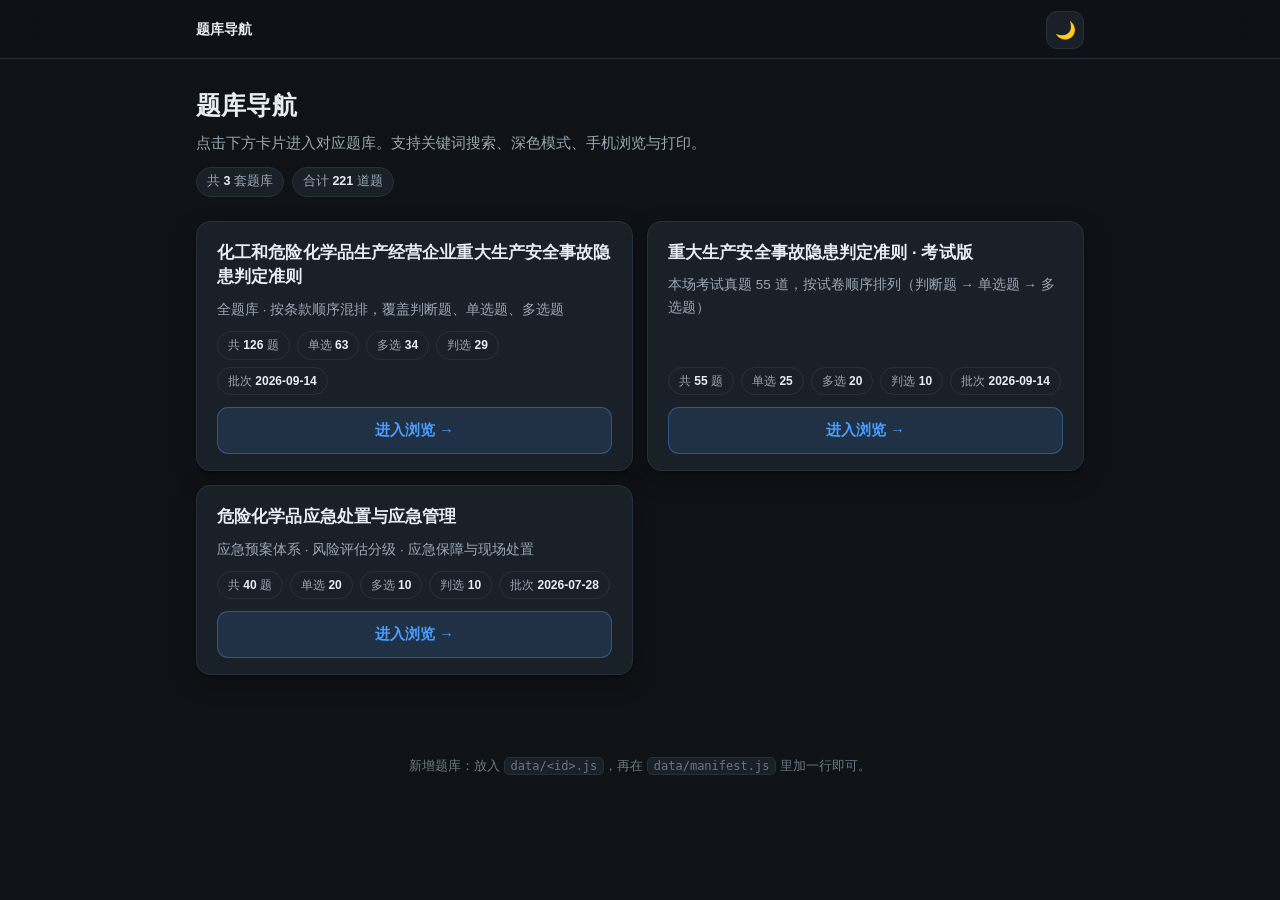
==== index.html @ 26ff9f2c "init: 题库导航站点（导航页 + 通用查看器 + 3 套题库 + 构建脚本）" ====
<!DOCTYPE html>
<html lang="zh-CN" data-theme="dark">
<head>
<meta charset="utf-8">
<meta name="viewport" content="width=device-width, initial-scale=1, viewport-fit=cover">
<meta name="description" content="题库导航：化工和危险化学品重大生产安全事故隐患判定、应急处置等题库在线复习">
<title>题库导航</title>
<link rel="stylesheet" href="assets/style.css">
</head>
<body>

<header>
  <div class="bar">
    <span style="flex:1 1 auto; font-size:14px; color:var(--text-dim)">
      <b style="color:var(--text)">题库导航</b>
    </span>
    <button class="theme-btn" id="theme" type="button" title="切换深色 / 浅色">🌙</button>
  </div>
</header>

<div class="hero">
  <h1>题库导航</h1>
  <p>点击下方卡片进入对应题库。支持关键词搜索、深色模式、手机浏览与打印。</p>
  <div class="meta" id="meta"></div>
</div>

<div class="grid" id="grid"></div>

<footer id="foot"></footer>

<script src="data/manifest.js"></script>
<script>
(function () {
  "use strict";
  const LS_THEME = "qb.theme";
  const $ = (id) => document.getElementById(id);
  const esc = (s) => String(s == null ? "" : s).replace(/[&<>"']/g, (c) => ({
    "&": "&amp;", "<": "&lt;", ">": "&gt;", '"': "&quot;", "'": "&#39;",
  }[c]));
  const KEY = (i) => String.fromCharCode(65 + i);

  /* 主题 */
  function setTheme(t, save) {
    document.documentElement.dataset.theme = t;
    $("theme").textContent = t === "dark" ? "🌙" : "☀️";
    if (save) { try { localStorage.setItem(LS_THEME, t); } catch (e) {} }
  }
  (function () {
    let t = null;
    try { t = localStorage.getItem(LS_THEME); } catch (e) {}
    if (t !== "light" && t !== "dark") t = "dark";
    setTheme(t, false);
  })();
  $("theme").onclick = () =>
    setTheme(document.documentElement.dataset.theme === "dark" ? "light" : "dark", true);

  /* 渲染题库卡片 */
  const PAPERS = window.PAPERS || [];
  const nf = (n) => (n || 0);
  const fmtDate = (s) => (s && /^\d{8}$/.test(s))
    ? s.slice(0, 4) + "-" + s.slice(4, 6) + "-" + s.slice(6, 8) : "";

  $("grid").innerHTML = PAPERS.map((p) => {
    const chips = [`<span class="chip">共 <b>${nf(p.total)}</b> 题</span>`];
    [["1", "单"], ["2", "多"], ["3", "判"]].forEach(([t, label]) => {
      const n = (p.byType && p.byType[t]) || 0;
      if (n) chips.push(`<span class="chip">${label}选 <b>${n}</b></span>`);
    });
    if (p.judge) chips.splice(1, 0, "");
    const date = fmtDate(p.batch);
    return `<section class="paper">
      <h3>${esc(p.title)}</h3>
      ${p.sub ? `<p class="desc">${esc(p.sub)}</p>` : ""}
      <div class="tags">${chips.filter(Boolean).join("")}${date ? `<span class="chip">批次 <b>${date}</b></span>` : ""}</div>
      <a class="go" href="viewer.html?p=${encodeURIComponent(p.id)}">进入浏览 →</a>
    </section>`;
  }).join("") || `<div class="empty"><span>📚</span>还没有题库，请先在 data/manifest.js 中添加。</div>`;

  const totalQ = PAPERS.reduce((s, p) => s + nf(p.total), 0);
  $("meta").innerHTML =
    `<span class="chip">共 <b>${PAPERS.length}</b> 套题库</span>` +
    `<span class="chip">合计 <b>${totalQ}</b> 道题</span>`;

  $("foot").innerHTML =
    `新增题库：放入 <code>data/&lt;id&gt;.js</code>，再在 <code>data/manifest.js</code> 里加一行即可。`;
})();
</script>
</body>
</html>
---- assets/style.css ----
/* ==========================================================================
   题库站点 · 共用样式
   深色为默认主题，右上角可切换浅色（记忆在 localStorage）
   ========================================================================== */
:root{
  --bg:#0f1216; --bg2:#161b21; --card:#1a2027; --card-hover:#1f262f;
  --text:#e6edf3; --text-dim:#9aa7b4; --text-mute:#6b7885;
  --line:#28313b; --accent:#4a9eff; --accent-soft:rgba(74,158,255,.14);
  --ok:#2ec27e; --ok-soft:rgba(46,194,126,.15); --ok-line:rgba(46,194,126,.5);
  --shadow:0 1px 2px rgba(0,0,0,.4), 0 8px 24px rgba(0,0,0,.22);
  --radius:14px;
}
html[data-theme="light"]{
  --bg:#f4f6f9; --bg2:#ffffff; --card:#ffffff; --card-hover:#f8fafc;
  --text:#1a2027; --text-dim:#5b6672; --text-mute:#8b95a1;
  --line:#e3e8ee; --accent:#1a73e8; --accent-soft:rgba(26,115,232,.10);
  --ok:#0f9d58; --ok-soft:rgba(15,157,88,.12); --ok-line:rgba(15,157,88,.45);
  --shadow:0 1px 2px rgba(16,24,40,.06), 0 8px 24px rgba(16,24,40,.06);
}
*{box-sizing:border-box; -webkit-tap-highlight-color:transparent}
html,body{margin:0;padding:0}
body{
  background:var(--bg); color:var(--text);
  font-family:-apple-system,BlinkMacSystemFont,"PingFang SC","Hiragino Sans GB","Microsoft YaHei","Segoe UI",Roboto,"Helvetica Neue",Arial,sans-serif;
  font-size:16px; line-height:1.7; -webkit-font-smoothing:antialiased;
  transition:background .2s ease,color .2s ease;
}
a{color:var(--accent); text-decoration:none}
.wrap{max-width:920px; margin:0 auto; padding:0 16px}

/* ============================ 顶栏 ============================ */
header{
  position:sticky; top:0; z-index:50;
  background:color-mix(in srgb, var(--bg) 84%, transparent);
  backdrop-filter:saturate(180%) blur(14px);
  -webkit-backdrop-filter:saturate(180%) blur(14px);
  border-bottom:1px solid var(--line);
}
.bar{max-width:920px; margin:0 auto; padding:11px 16px 9px; display:flex; align-items:center; gap:10px}
.back{
  flex:0 0 auto; height:38px; padding:0 12px; border-radius:11px;
  display:inline-flex; align-items:center; gap:5px;
  background:var(--card); color:var(--text-dim); border:1px solid var(--line);
  font-size:13.5px; font-weight:600; white-space:nowrap; transition:.15s;
}
.back:hover{color:var(--accent); border-color:var(--accent); background:var(--card-hover)}
.back:active{transform:scale(.96)}
.theme-btn{
  flex:0 0 auto; width:38px; height:38px; border-radius:11px; cursor:pointer;
  background:var(--card); color:var(--text-dim); border:1px solid var(--line);
  font-size:17px; line-height:1; display:grid; place-items:center; transition:.15s;
}
.theme-btn:hover{color:var(--text); border-color:var(--accent); background:var(--card-hover)}
.theme-btn:active{transform:scale(.94)}

.titlebar{max-width:920px; margin:0 auto; padding:0 16px 11px}
.brand{margin:0; font-size:15.5px; font-weight:700; line-height:1.45; letter-spacing:.2px}
.brand small{display:block; font-size:12.5px; font-weight:400; color:var(--text-mute); letter-spacing:0; margin-top:3px}
.stats{display:flex; gap:7px; flex-wrap:wrap; margin-top:8px; font-size:12.5px; color:var(--text-dim)}
.chip{padding:3px 10px; border-radius:99px; background:var(--card); border:1px solid var(--line); white-space:nowrap}
.chip b{color:var(--text); font-variant-numeric:tabular-nums}
.chip.hit{border-color:var(--accent); color:var(--accent)}
.chip.hit b{color:var(--accent)}

/* ============================ 搜索框 ============================ */
.searchwrap{position:relative; flex:1 1 auto; min-width:0}
.searchwrap input{
  width:100%; padding:10px 36px; border-radius:11px;
  background:var(--card); border:1px solid var(--line); color:var(--text);
  font-size:14.5px; font-family:inherit; outline:none; transition:.15s;
}
.searchwrap input::placeholder{color:var(--text-mute)}
.searchwrap input:focus{border-color:var(--accent); box-shadow:0 0 0 3px var(--accent-soft); background:var(--bg2)}
.searchwrap .ico{position:absolute; left:12px; top:50%; transform:translateY(-50%); color:var(--text-mute); font-size:14px; pointer-events:none}
.searchwrap .clear{
  position:absolute; right:8px; top:50%; transform:translateY(-50%);
  width:22px; height:22px; border-radius:50%; border:0; cursor:pointer;
  background:var(--line); color:var(--text-dim); font-size:13px; line-height:1;
  display:none; place-items:center;
}
.searchwrap .clear.show{display:grid}

/* ============================ 题目卡片 ============================ */
main{max-width:920px; margin:0 auto; padding:14px 16px 96px}
.card{
  background:var(--card); border:1px solid var(--line); border-radius:var(--radius);
  padding:18px 20px; margin-bottom:14px; box-shadow:var(--shadow);
  transition:border-color .2s ease; scroll-margin-top:150px;
}
@media (hover:hover){ .card:hover{border-color:color-mix(in srgb,var(--accent) 40%, var(--line))} }
.card-head{display:flex; align-items:center; gap:9px; margin-bottom:11px; flex-wrap:wrap}
.idx{
  font-size:17px; font-weight:800; line-height:1; letter-spacing:-.2px;
  color:var(--accent); background:var(--accent-soft);
  border-radius:8px; padding:6px 10px 7px; flex:0 0 auto;
  font-variant-numeric:tabular-nums;
}
.idx::before{content:"#"; font-size:12px; font-weight:700; opacity:.6; margin-right:1px}
.tag{font-size:11px; font-weight:600; padding:3px 9px; border-radius:99px; flex:0 0 auto; letter-spacing:.3px}
.tag.t1{color:#4a9eff; background:rgba(74,158,255,.14)}
.tag.t2{color:#c78bff; background:rgba(199,139,255,.14)}
.tag.t3{color:#f0a83c; background:rgba(240,168,60,.14)}
html[data-theme="light"] .tag.t1{color:#1a73e8}
html[data-theme="light"] .tag.t2{color:#7c3aed}
html[data-theme="light"] .tag.t3{color:#b45309}

.q{font-size:16.5px; font-weight:600; line-height:1.75; margin:0 0 14px; word-break:break-word}
.opts{list-style:none; margin:0 0 14px; padding:0; display:flex; flex-direction:column; gap:7px}
.opt{
  display:flex; gap:10px; align-items:flex-start;
  padding:9px 12px; border-radius:10px; border:1px solid transparent;
  background:var(--bg2); font-size:14.8px; line-height:1.65; word-break:break-word;
}
html[data-theme="dark"] .opt{background:rgba(255,255,255,.028)}
.opt .key{
  flex:0 0 auto; width:22px; height:22px; border-radius:6px; margin-top:1px;
  display:grid; place-items:center; font-size:12.5px; font-weight:700;
  background:var(--line); color:var(--text-dim); font-variant-numeric:tabular-nums;
}
.opt.correct{background:var(--ok-soft); border-color:var(--ok-line)}
.opt.correct .key{background:var(--ok); color:#fff}
.opt.correct .txt{font-weight:600}
.opt.correct::after{content:"✓"; margin-left:auto; color:var(--ok); font-weight:800; flex:0 0 auto}

.ans{
  display:flex; gap:8px; align-items:flex-start; flex-wrap:wrap;
  padding:10px 12px; border-radius:10px;
  background:var(--accent-soft); border:1px solid color-mix(in srgb,var(--accent) 30%, transparent);
  font-size:14px; margin-bottom:10px;
}
.ans .k{color:var(--accent); font-weight:700; flex:0 0 auto}
.ans .v{font-weight:800; color:var(--accent); letter-spacing:.5px}
.exp{font-size:14px; color:var(--text-dim); line-height:1.75; border-left:3px solid var(--line); padding:2px 0 2px 12px; word-break:break-word}
.exp .k{color:var(--text); font-weight:600; margin-right:4px}

mark{background:rgba(240,168,60,.32); color:#ffd479; font-weight:700; border-radius:4px; padding:0 3px; box-decoration-break:clone}
html[data-theme="light"] mark{background:#ffe07a; color:#7a4b00}

.empty{text-align:center; padding:70px 20px; color:var(--text-mute); font-size:14.5px}
.empty span{font-size:34px; display:block; margin-bottom:12px; opacity:.5}
.totop{
  position:fixed; right:18px; bottom:24px; z-index:60;
  width:44px; height:44px; border-radius:50%; cursor:pointer;
  background:var(--card); border:1px solid var(--line); color:var(--text-dim);
  box-shadow:var(--shadow); font-size:17px; display:grid; place-items:center;
  opacity:0; pointer-events:none; transition:.25s;
}
.totop.show{opacity:1; pointer-events:auto}
.totop:hover{color:var(--accent); border-color:var(--accent)}

/* ============================ 导航页 ============================ */
.hero{max-width:920px; margin:0 auto; padding:30px 16px 6px}
.hero h1{margin:0 0 8px; font-size:25px; font-weight:800; letter-spacing:.2px; line-height:1.35}
.hero p{margin:0; color:var(--text-dim); font-size:14.5px}
.hero .meta{margin-top:12px; display:flex; gap:8px; flex-wrap:wrap; font-size:12.5px; color:var(--text-dim)}

.grid{max-width:920px; margin:0 auto; padding:18px 16px 80px;
      display:grid; gap:14px; grid-template-columns:repeat(auto-fill, minmax(290px, 1fr))}
.paper{
  display:flex; flex-direction:column; gap:10px;
  background:var(--card); border:1px solid var(--line); border-radius:var(--radius);
  padding:18px 20px 16px; box-shadow:var(--shadow);
  transition:border-color .2s ease, transform .2s ease;
}
@media (hover:hover){
  .paper:hover{border-color:color-mix(in srgb,var(--accent) 45%, var(--line)); transform:translateY(-2px)}
}
.paper h3{margin:0; font-size:16.5px; font-weight:700; line-height:1.5; letter-spacing:.1px}
.paper .desc{margin:0; font-size:13.5px; color:var(--text-dim); line-height:1.65; flex:1 1 auto}
.paper .tags{display:flex; gap:7px; flex-wrap:wrap; font-size:12px; color:var(--text-dim)}
.paper .go{
  margin-top:2px; display:block; text-align:center;
  padding:10px 14px; border-radius:11px;
  background:var(--accent-soft); color:var(--accent); border:1px solid color-mix(in srgb,var(--accent) 35%, transparent);
  font-size:14.5px; font-weight:700; transition:.15s;
}
.paper .go:hover{background:var(--accent); color:#fff; border-color:var(--accent)}
.paper .go:active{transform:scale(.985)}

footer{max-width:920px; margin:0 auto; padding:0 16px 60px;
       color:var(--text-mute); font-size:12.5px; text-align:center; line-height:1.9}
footer code{background:var(--card); border:1px solid var(--line); border-radius:6px; padding:1px 6px; font-size:12px}

/* ============================ 响应式 ============================ */
@media (max-width:600px){
  body{font-size:15.5px}
  .bar{padding:10px 13px 8px; gap:8px}
  .back{height:36px; padding:0 10px; font-size:13px}
  .theme-btn{width:36px; height:36px}
  .titlebar{padding:0 13px 10px}
  .brand{font-size:14.5px}
  .brand small{font-size:11.5px}
  main{padding:12px 13px 90px}
  .card{padding:15px 15px 16px; border-radius:12px}
  .idx{font-size:16px; padding:5px 9px 6px}
  .q{font-size:15.5px}
  .opt{font-size:14.2px; padding:8px 10px}
  .hero{padding:22px 13px 4px}
  .hero h1{font-size:21px}
  .grid{padding:14px 13px 70px; grid-template-columns:1fr}
  .totop{right:12px; bottom:14px}
}

/* ============================ 打印 ============================ */
@media print{
  header,.totop,.hero .meta,.paper .go{display:none}
  .card{break-inside:avoid; box-shadow:none}
  .grid{display:block}
  .paper{break-inside:avoid; box-shadow:none}
}
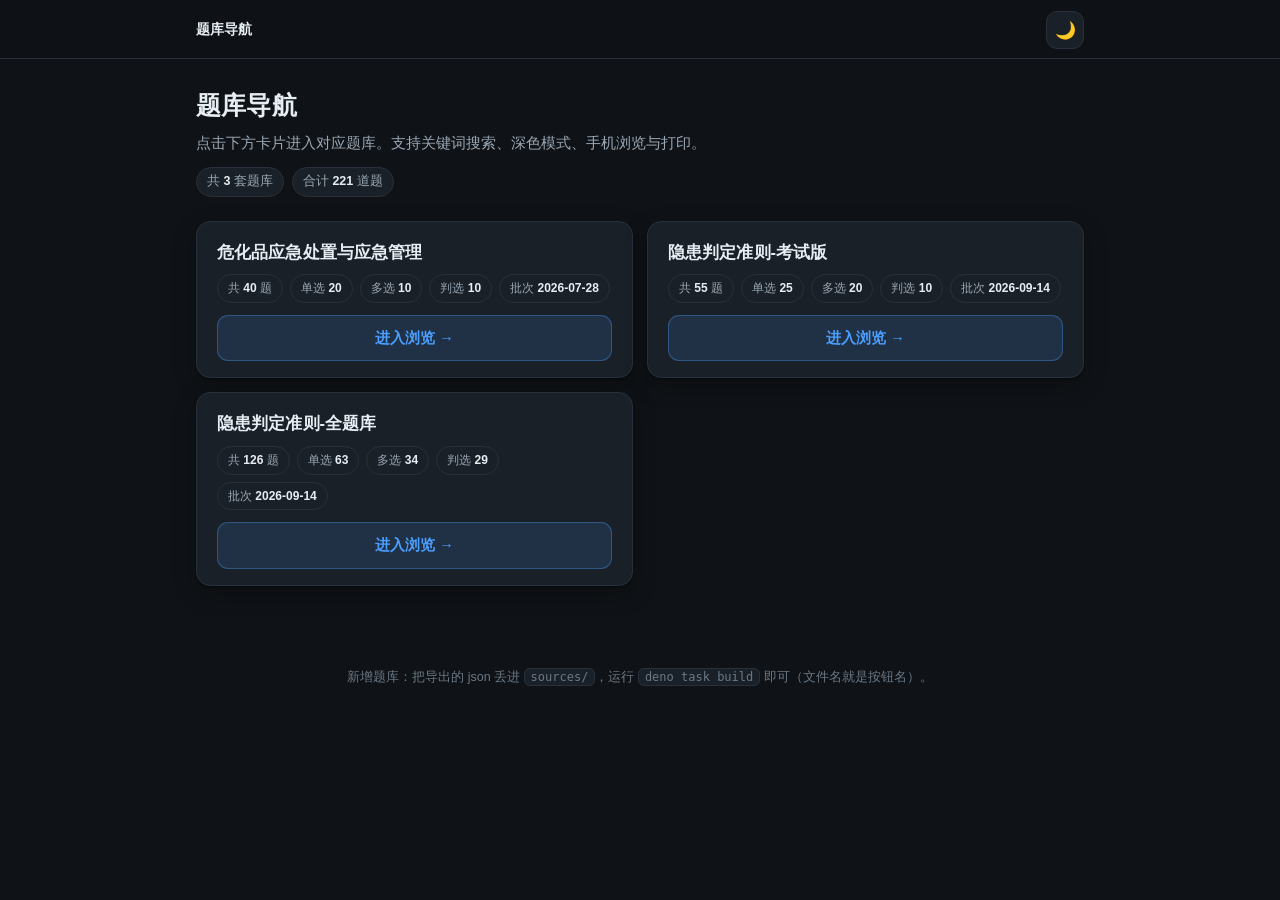
==== commit 89b676e5: "refactor: 去掉中间清单，文件名即题库名，build 自动生成按钮；构建改为全部校验通过后统一落盘" ====
--- a/index.html
+++ b/index.html
@@ -66,15 +66,14 @@
       const n = (p.byType && p.byType[t]) || 0;
       if (n) chips.push(`<span class="chip">${label}选 <b>${n}</b></span>`);
     });
-    if (p.judge) chips.splice(1, 0, "");
     const date = fmtDate(p.batch);
     return `<section class="paper">
       <h3>${esc(p.title)}</h3>
       ${p.sub ? `<p class="desc">${esc(p.sub)}</p>` : ""}
-      <div class="tags">${chips.filter(Boolean).join("")}${date ? `<span class="chip">批次 <b>${date}</b></span>` : ""}</div>
+      <div class="tags">${chips.join("")}${date ? `<span class="chip">批次 <b>${date}</b></span>` : ""}</div>
       <a class="go" href="viewer.html?p=${encodeURIComponent(p.id)}">进入浏览 →</a>
     </section>`;
-  }).join("") || `<div class="empty"><span>📚</span>还没有题库，请先在 data/manifest.js 中添加。</div>`;
+  }).join("") || `<div class="empty"><span>📚</span>还没有题库，把导出的 json 放进 sources/ 后运行 deno task build 即可。</div>`;
 
   const totalQ = PAPERS.reduce((s, p) => s + nf(p.total), 0);
   $("meta").innerHTML =
@@ -82,7 +81,7 @@
     `<span class="chip">合计 <b>${totalQ}</b> 道题</span>`;
 
   $("foot").innerHTML =
-    `新增题库：放入 <code>data/&lt;id&gt;.js</code>，再在 <code>data/manifest.js</code> 里加一行即可。`;
+    `新增题库：把导出的 json 丢进 <code>sources/</code>，运行 <code>deno task build</code> 即可（文件名就是按钮名）。`;
 })();
 </script>
 </body>
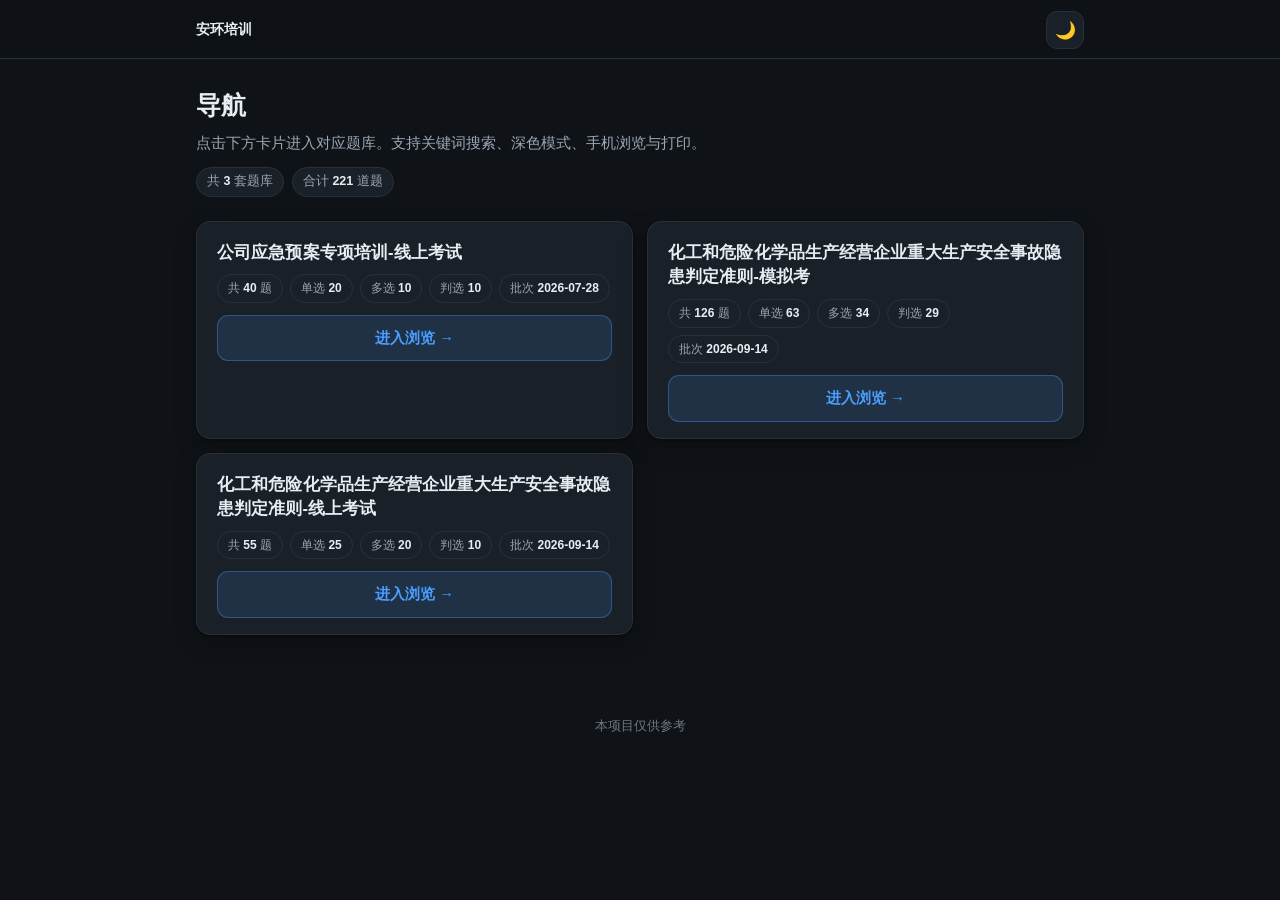
==== commit 4edc49f7: "chore: 站点更名为「安环培训」，同步 README" ====
--- a/index.html
+++ b/index.html
@@ -1,88 +1,134 @@
-<!DOCTYPE html>
+<!doctype html>
 <html lang="zh-CN" data-theme="dark">
-<head>
-<meta charset="utf-8">
-<meta name="viewport" content="width=device-width, initial-scale=1, viewport-fit=cover">
-<meta name="description" content="题库导航：化工和危险化学品重大生产安全事故隐患判定、应急处置等题库在线复习">
-<title>题库导航</title>
-<link rel="stylesheet" href="assets/style.css">
-</head>
-<body>
+  <head>
+    <meta charset="utf-8" />
+    <meta
+      name="viewport"
+      content="width=device-width, initial-scale=1, viewport-fit=cover"
+    />
+    <meta
+      name="description"
+      content="安环培训导航：化工和危险化学品重大生产安全事故隐患判定、应急处置等题库在线复习"
+    />
+    <title>安环培训</title>
+    <link rel="stylesheet" href="assets/style.css" />
+  </head>
+  <body>
+    <header>
+      <div class="bar">
+        <span style="flex: 1 1 auto; font-size: 14px; color: var(--text-dim)">
+          <b style="color: var(--text)">安环培训</b>
+        </span>
+        <button
+          class="theme-btn"
+          id="theme"
+          type="button"
+          title="切换深色 / 浅色"
+        >
+          🌙
+        </button>
+      </div>
+    </header>
 
-<header>
-  <div class="bar">
-    <span style="flex:1 1 auto; font-size:14px; color:var(--text-dim)">
-      <b style="color:var(--text)">题库导航</b>
-    </span>
-    <button class="theme-btn" id="theme" type="button" title="切换深色 / 浅色">🌙</button>
-  </div>
-</header>
+    <div class="hero">
+      <h1>导航</h1>
+      <p>
+        点击下方卡片进入对应题库。支持关键词搜索、深色模式、手机浏览与打印。
+      </p>
+      <div class="meta" id="meta"></div>
+    </div>
 
-<div class="hero">
-  <h1>题库导航</h1>
-  <p>点击下方卡片进入对应题库。支持关键词搜索、深色模式、手机浏览与打印。</p>
-  <div class="meta" id="meta"></div>
-</div>
+    <div class="grid" id="grid"></div>
 
-<div class="grid" id="grid"></div>
+    <footer id="foot"></footer>
 
-<footer id="foot"></footer>
+    <script src="data/manifest.js"></script>
+    <script>
+      (function () {
+        "use strict";
+        const LS_THEME = "qb.theme";
+        const $ = (id) => document.getElementById(id);
+        const esc = (s) =>
+          String(s == null ? "" : s).replace(
+            /[&<>"']/g,
+            (c) =>
+              ({
+                "&": "&amp;",
+                "<": "&lt;",
+                ">": "&gt;",
+                '"': "&quot;",
+                "'": "&#39;",
+              })[c],
+          );
+        const KEY = (i) => String.fromCharCode(65 + i);
 
-<script src="data/manifest.js"></script>
-<script>
-(function () {
-  "use strict";
-  const LS_THEME = "qb.theme";
-  const $ = (id) => document.getElementById(id);
-  const esc = (s) => String(s == null ? "" : s).replace(/[&<>"']/g, (c) => ({
-    "&": "&amp;", "<": "&lt;", ">": "&gt;", '"': "&quot;", "'": "&#39;",
-  }[c]));
-  const KEY = (i) => String.fromCharCode(65 + i);
+        /* 主题 */
+        function setTheme(t, save) {
+          document.documentElement.dataset.theme = t;
+          $("theme").textContent = t === "dark" ? "🌙" : "☀️";
+          if (save) {
+            try {
+              localStorage.setItem(LS_THEME, t);
+            } catch (e) {}
+          }
+        }
+        (function () {
+          let t = null;
+          try {
+            t = localStorage.getItem(LS_THEME);
+          } catch (e) {}
+          if (t !== "light" && t !== "dark") t = "dark";
+          setTheme(t, false);
+        })();
+        $("theme").onclick = () =>
+          setTheme(
+            document.documentElement.dataset.theme === "dark"
+              ? "light"
+              : "dark",
+            true,
+          );
 
-  /* 主题 */
-  function setTheme(t, save) {
-    document.documentElement.dataset.theme = t;
-    $("theme").textContent = t === "dark" ? "🌙" : "☀️";
-    if (save) { try { localStorage.setItem(LS_THEME, t); } catch (e) {} }
-  }
-  (function () {
-    let t = null;
-    try { t = localStorage.getItem(LS_THEME); } catch (e) {}
-    if (t !== "light" && t !== "dark") t = "dark";
-    setTheme(t, false);
-  })();
-  $("theme").onclick = () =>
-    setTheme(document.documentElement.dataset.theme === "dark" ? "light" : "dark", true);
+        /* 渲染题库卡片 */
+        const PAPERS = window.PAPERS || [];
+        const nf = (n) => n || 0;
+        const fmtDate = (s) =>
+          s && /^\d{8}$/.test(s)
+            ? s.slice(0, 4) + "-" + s.slice(4, 6) + "-" + s.slice(6, 8)
+            : "";
 
-  /* 渲染题库卡片 */
-  const PAPERS = window.PAPERS || [];
-  const nf = (n) => (n || 0);
-  const fmtDate = (s) => (s && /^\d{8}$/.test(s))
-    ? s.slice(0, 4) + "-" + s.slice(4, 6) + "-" + s.slice(6, 8) : "";
-
-  $("grid").innerHTML = PAPERS.map((p) => {
-    const chips = [`<span class="chip">共 <b>${nf(p.total)}</b> 题</span>`];
-    [["1", "单"], ["2", "多"], ["3", "判"]].forEach(([t, label]) => {
-      const n = (p.byType && p.byType[t]) || 0;
-      if (n) chips.push(`<span class="chip">${label}选 <b>${n}</b></span>`);
-    });
-    const date = fmtDate(p.batch);
-    return `<section class="paper">
+        $("grid").innerHTML =
+          PAPERS.map((p) => {
+            const chips = [
+              `<span class="chip">共 <b>${nf(p.total)}</b> 题</span>`,
+            ];
+            [
+              ["1", "单"],
+              ["2", "多"],
+              ["3", "判"],
+            ].forEach(([t, label]) => {
+              const n = (p.byType && p.byType[t]) || 0;
+              if (n)
+                chips.push(`<span class="chip">${label}选 <b>${n}</b></span>`);
+            });
+            const date = fmtDate(p.batch);
+            return `<section class="paper">
       <h3>${esc(p.title)}</h3>
       ${p.sub ? `<p class="desc">${esc(p.sub)}</p>` : ""}
       <div class="tags">${chips.join("")}${date ? `<span class="chip">批次 <b>${date}</b></span>` : ""}</div>
       <a class="go" href="viewer.html?p=${encodeURIComponent(p.id)}">进入浏览 →</a>
     </section>`;
-  }).join("") || `<div class="empty"><span>📚</span>还没有题库，把导出的 json 放进 sources/ 后运行 deno task build 即可。</div>`;
+          }).join("") ||
+          `<div class="empty"><span>📚</span>还没有题库，把导出的 json 放进 sources/ 后运行 deno task build 即可。</div>`;
 
-  const totalQ = PAPERS.reduce((s, p) => s + nf(p.total), 0);
-  $("meta").innerHTML =
-    `<span class="chip">共 <b>${PAPERS.length}</b> 套题库</span>` +
-    `<span class="chip">合计 <b>${totalQ}</b> 道题</span>`;
+        const totalQ = PAPERS.reduce((s, p) => s + nf(p.total), 0);
+        $("meta").innerHTML =
+          `<span class="chip">共 <b>${PAPERS.length}</b> 套题库</span>` +
+          `<span class="chip">合计 <b>${totalQ}</b> 道题</span>`;
 
-  $("foot").innerHTML =
-    `新增题库：把导出的 json 丢进 <code>sources/</code>，运行 <code>deno task build</code> 即可（文件名就是按钮名）。`;
-})();
-</script>
-</body>
+        $("foot").innerHTML =
+          // `新增题库：把导出的 json 丢进 <code>sources/</code>，运行 <code>deno task build</code> 即可（文件名就是按钮名）。`;
+          `本项目仅供参考`;
+      })();
+    </script>
+  </body>
 </html>
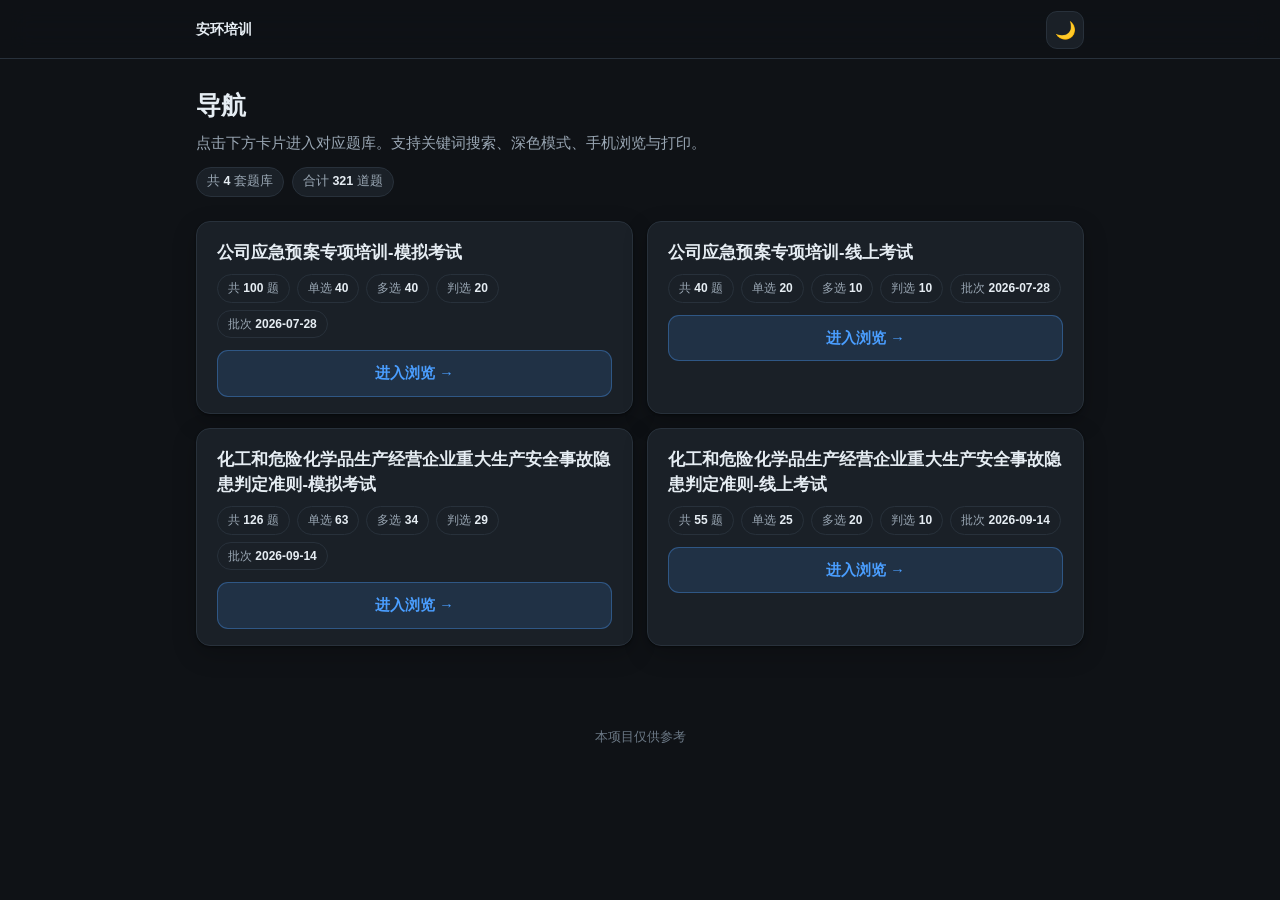
==== commit 26d716ae: "feat: 新增公司应急预案专项培训-模拟考试(100题)；统一代码格式(deno fmt)；界面文案随站名改为「安环培训」" ====
--- a/index.html
+++ b/index.html
@@ -44,91 +44,88 @@
 
     <script src="data/manifest.js"></script>
     <script>
+    (function () {
+      "use strict";
+      const LS_THEME = "qb.theme";
+      const $ = (id) => document.getElementById(id);
+      const esc = (s) =>
+        String(s == null ? "" : s).replace(
+          /[&<>"']/g,
+          (c) =>
+            ({
+              "&": "&amp;",
+              "<": "&lt;",
+              ">": "&gt;",
+              '"': "&quot;",
+              "'": "&#39;",
+            })[c],
+        );
+      const KEY = (i) => String.fromCharCode(65 + i);
+
+      /* 主题 */
+      function setTheme(t, save) {
+        document.documentElement.dataset.theme = t;
+        $("theme").textContent = t === "dark" ? "🌙" : "☀️";
+        if (save) {
+          try {
+            localStorage.setItem(LS_THEME, t);
+          } catch (e) {}
+        }
+      }
       (function () {
-        "use strict";
-        const LS_THEME = "qb.theme";
-        const $ = (id) => document.getElementById(id);
-        const esc = (s) =>
-          String(s == null ? "" : s).replace(
-            /[&<>"']/g,
-            (c) =>
-              ({
-                "&": "&amp;",
-                "<": "&lt;",
-                ">": "&gt;",
-                '"': "&quot;",
-                "'": "&#39;",
-              })[c],
-          );
-        const KEY = (i) => String.fromCharCode(65 + i);
+        let t = null;
+        try {
+          t = localStorage.getItem(LS_THEME);
+        } catch (e) {}
+        if (t !== "light" && t !== "dark") t = "dark";
+        setTheme(t, false);
+      })();
+      $("theme").onclick = () =>
+        setTheme(
+          document.documentElement.dataset.theme === "dark" ? "light" : "dark",
+          true,
+        );
 
-        /* 主题 */
-        function setTheme(t, save) {
-          document.documentElement.dataset.theme = t;
-          $("theme").textContent = t === "dark" ? "🌙" : "☀️";
-          if (save) {
-            try {
-              localStorage.setItem(LS_THEME, t);
-            } catch (e) {}
+      /* 渲染题库卡片 */
+      const PAPERS = window.PAPERS || [];
+      const nf = (n) => n || 0;
+      const fmtDate = (s) =>
+        s && /^\d{8}$/.test(s) ? s.slice(0, 4) + "-" + s.slice(4, 6) + "-" + s.slice(6, 8) : "";
+
+      $("grid").innerHTML = PAPERS.map((p) => {
+        const chips = [
+          `<span class="chip">共 <b>${nf(p.total)}</b> 题</span>`,
+        ];
+        [
+          ["1", "单"],
+          ["2", "多"],
+          ["3", "判"],
+        ].forEach(([t, label]) => {
+          const n = (p.byType && p.byType[t]) || 0;
+          if (n) {
+            chips.push(`<span class="chip">${label}选 <b>${n}</b></span>`);
           }
-        }
-        (function () {
-          let t = null;
-          try {
-            t = localStorage.getItem(LS_THEME);
-          } catch (e) {}
-          if (t !== "light" && t !== "dark") t = "dark";
-          setTheme(t, false);
-        })();
-        $("theme").onclick = () =>
-          setTheme(
-            document.documentElement.dataset.theme === "dark"
-              ? "light"
-              : "dark",
-            true,
-          );
-
-        /* 渲染题库卡片 */
-        const PAPERS = window.PAPERS || [];
-        const nf = (n) => n || 0;
-        const fmtDate = (s) =>
-          s && /^\d{8}$/.test(s)
-            ? s.slice(0, 4) + "-" + s.slice(4, 6) + "-" + s.slice(6, 8)
-            : "";
-
-        $("grid").innerHTML =
-          PAPERS.map((p) => {
-            const chips = [
-              `<span class="chip">共 <b>${nf(p.total)}</b> 题</span>`,
-            ];
-            [
-              ["1", "单"],
-              ["2", "多"],
-              ["3", "判"],
-            ].forEach(([t, label]) => {
-              const n = (p.byType && p.byType[t]) || 0;
-              if (n)
-                chips.push(`<span class="chip">${label}选 <b>${n}</b></span>`);
-            });
-            const date = fmtDate(p.batch);
-            return `<section class="paper">
+        });
+        const date = fmtDate(p.batch);
+        return `<section class="paper">
       <h3>${esc(p.title)}</h3>
       ${p.sub ? `<p class="desc">${esc(p.sub)}</p>` : ""}
-      <div class="tags">${chips.join("")}${date ? `<span class="chip">批次 <b>${date}</b></span>` : ""}</div>
+      <div class="tags">${chips.join("")}${
+          date ? `<span class="chip">批次 <b>${date}</b></span>` : ""
+        }</div>
       <a class="go" href="viewer.html?p=${encodeURIComponent(p.id)}">进入浏览 →</a>
     </section>`;
-          }).join("") ||
-          `<div class="empty"><span>📚</span>还没有题库，把导出的 json 放进 sources/ 后运行 deno task build 即可。</div>`;
+      }).join("") ||
+        `<div class="empty"><span>📚</span>还没有题库，把导出的 json 放进 sources/ 后运行 deno task build 即可。</div>`;
 
-        const totalQ = PAPERS.reduce((s, p) => s + nf(p.total), 0);
-        $("meta").innerHTML =
-          `<span class="chip">共 <b>${PAPERS.length}</b> 套题库</span>` +
-          `<span class="chip">合计 <b>${totalQ}</b> 道题</span>`;
+      const totalQ = PAPERS.reduce((s, p) => s + nf(p.total), 0);
+      $("meta").innerHTML = `<span class="chip">共 <b>${PAPERS.length}</b> 套题库</span>` +
+        `<span class="chip">合计 <b>${totalQ}</b> 道题</span>`;
 
-        $("foot").innerHTML =
-          // `新增题库：把导出的 json 丢进 <code>sources/</code>，运行 <code>deno task build</code> 即可（文件名就是按钮名）。`;
-          `本项目仅供参考`;
-      })();
+      $("foot").innerHTML =
+        // `新增题库：把导出的 json 丢进 <code>sources/</code>，运行 <code>deno task build</code> 即可（文件名就是按钮名）。`;
+        `本项目仅供参考`;
+    })();
     </script>
   </body>
 </html>
--- a/assets/style.css
+++ b/assets/style.css
@@ -2,209 +2,656 @@
    题库站点 · 共用样式
    深色为默认主题，右上角可切换浅色（记忆在 localStorage）
    ========================================================================== */
-:root{
-  --bg:#0f1216; --bg2:#161b21; --card:#1a2027; --card-hover:#1f262f;
-  --text:#e6edf3; --text-dim:#9aa7b4; --text-mute:#6b7885;
-  --line:#28313b; --accent:#4a9eff; --accent-soft:rgba(74,158,255,.14);
-  --ok:#2ec27e; --ok-soft:rgba(46,194,126,.15); --ok-line:rgba(46,194,126,.5);
-  --shadow:0 1px 2px rgba(0,0,0,.4), 0 8px 24px rgba(0,0,0,.22);
-  --radius:14px;
-}
-html[data-theme="light"]{
-  --bg:#f4f6f9; --bg2:#ffffff; --card:#ffffff; --card-hover:#f8fafc;
-  --text:#1a2027; --text-dim:#5b6672; --text-mute:#8b95a1;
-  --line:#e3e8ee; --accent:#1a73e8; --accent-soft:rgba(26,115,232,.10);
-  --ok:#0f9d58; --ok-soft:rgba(15,157,88,.12); --ok-line:rgba(15,157,88,.45);
-  --shadow:0 1px 2px rgba(16,24,40,.06), 0 8px 24px rgba(16,24,40,.06);
-}
-*{box-sizing:border-box; -webkit-tap-highlight-color:transparent}
-html,body{margin:0;padding:0}
-body{
-  background:var(--bg); color:var(--text);
-  font-family:-apple-system,BlinkMacSystemFont,"PingFang SC","Hiragino Sans GB","Microsoft YaHei","Segoe UI",Roboto,"Helvetica Neue",Arial,sans-serif;
-  font-size:16px; line-height:1.7; -webkit-font-smoothing:antialiased;
-  transition:background .2s ease,color .2s ease;
-}
-a{color:var(--accent); text-decoration:none}
-.wrap{max-width:920px; margin:0 auto; padding:0 16px}
+:root {
+  --bg: #0f1216;
+  --bg2: #161b21;
+  --card: #1a2027;
+  --card-hover: #1f262f;
+  --text: #e6edf3;
+  --text-dim: #9aa7b4;
+  --text-mute: #6b7885;
+  --line: #28313b;
+  --accent: #4a9eff;
+  --accent-soft: rgba(74,158,255,.14);
+  --ok: #2ec27e;
+  --ok-soft: rgba(46,194,126,.15);
+  --ok-line: rgba(46,194,126,.5);
+  --shadow: 0 1px 2px rgba(0,0,0,.4), 0 8px 24px rgba(0,0,0,.22);
+  --radius: 14px;
+}
+html[data-theme="light"] {
+  --bg: #f4f6f9;
+  --bg2: #ffffff;
+  --card: #ffffff;
+  --card-hover: #f8fafc;
+  --text: #1a2027;
+  --text-dim: #5b6672;
+  --text-mute: #8b95a1;
+  --line: #e3e8ee;
+  --accent: #1a73e8;
+  --accent-soft: rgba(26,115,232,.10);
+  --ok: #0f9d58;
+  --ok-soft: rgba(15,157,88,.12);
+  --ok-line: rgba(15,157,88,.45);
+  --shadow: 0 1px 2px rgba(16,24,40,.06), 0 8px 24px rgba(16,24,40,.06);
+}
+* {
+  box-sizing: border-box;
+  -webkit-tap-highlight-color: transparent;
+}
+html,
+body {
+  margin: 0;
+  padding: 0;
+}
+body {
+  background: var(--bg);
+  color: var(--text);
+  font-family: -apple-system,BlinkMacSystemFont,"PingFang SC","Hiragino Sans GB","Microsoft YaHei","Segoe UI",Roboto,"Helvetica Neue",Arial,sans-serif;
+  font-size: 16px;
+  line-height: 1.7;
+  -webkit-font-smoothing: antialiased;
+  transition: background .2s ease,color .2s ease;
+}
+a {
+  color: var(--accent);
+  text-decoration: none;
+}
+.wrap {
+  max-width: 920px;
+  margin: 0 auto;
+  padding: 0 16px;
+}
 
 /* ============================ 顶栏 ============================ */
-header{
-  position:sticky; top:0; z-index:50;
-  background:color-mix(in srgb, var(--bg) 84%, transparent);
-  backdrop-filter:saturate(180%) blur(14px);
-  -webkit-backdrop-filter:saturate(180%) blur(14px);
-  border-bottom:1px solid var(--line);
-}
-.bar{max-width:920px; margin:0 auto; padding:11px 16px 9px; display:flex; align-items:center; gap:10px}
-.back{
-  flex:0 0 auto; height:38px; padding:0 12px; border-radius:11px;
-  display:inline-flex; align-items:center; gap:5px;
-  background:var(--card); color:var(--text-dim); border:1px solid var(--line);
-  font-size:13.5px; font-weight:600; white-space:nowrap; transition:.15s;
-}
-.back:hover{color:var(--accent); border-color:var(--accent); background:var(--card-hover)}
-.back:active{transform:scale(.96)}
-.theme-btn{
-  flex:0 0 auto; width:38px; height:38px; border-radius:11px; cursor:pointer;
-  background:var(--card); color:var(--text-dim); border:1px solid var(--line);
-  font-size:17px; line-height:1; display:grid; place-items:center; transition:.15s;
-}
-.theme-btn:hover{color:var(--text); border-color:var(--accent); background:var(--card-hover)}
-.theme-btn:active{transform:scale(.94)}
-
-.titlebar{max-width:920px; margin:0 auto; padding:0 16px 11px}
-.brand{margin:0; font-size:15.5px; font-weight:700; line-height:1.45; letter-spacing:.2px}
-.brand small{display:block; font-size:12.5px; font-weight:400; color:var(--text-mute); letter-spacing:0; margin-top:3px}
-.stats{display:flex; gap:7px; flex-wrap:wrap; margin-top:8px; font-size:12.5px; color:var(--text-dim)}
-.chip{padding:3px 10px; border-radius:99px; background:var(--card); border:1px solid var(--line); white-space:nowrap}
-.chip b{color:var(--text); font-variant-numeric:tabular-nums}
-.chip.hit{border-color:var(--accent); color:var(--accent)}
-.chip.hit b{color:var(--accent)}
+header {
+  position: sticky;
+  top: 0;
+  z-index: 50;
+  background: color-mix(in srgb, var(--bg) 84%, transparent);
+  backdrop-filter: saturate(180%) blur(14px);
+  -webkit-backdrop-filter: saturate(180%) blur(14px);
+  border-bottom: 1px solid var(--line);
+}
+.bar {
+  max-width: 920px;
+  margin: 0 auto;
+  padding: 11px 16px 9px;
+  display: flex;
+  align-items: center;
+  gap: 10px;
+}
+.back {
+  flex: 0 0 auto;
+  height: 38px;
+  padding: 0 12px;
+  border-radius: 11px;
+  display: inline-flex;
+  align-items: center;
+  gap: 5px;
+  background: var(--card);
+  color: var(--text-dim);
+  border: 1px solid var(--line);
+  font-size: 13.5px;
+  font-weight: 600;
+  white-space: nowrap;
+  transition: .15s;
+}
+.back:hover {
+  color: var(--accent);
+  border-color: var(--accent);
+  background: var(--card-hover);
+}
+.back:active {
+  transform: scale(.96);
+}
+.theme-btn {
+  flex: 0 0 auto;
+  width: 38px;
+  height: 38px;
+  border-radius: 11px;
+  cursor: pointer;
+  background: var(--card);
+  color: var(--text-dim);
+  border: 1px solid var(--line);
+  font-size: 17px;
+  line-height: 1;
+  display: grid;
+  place-items: center;
+  transition: .15s;
+}
+.theme-btn:hover {
+  color: var(--text);
+  border-color: var(--accent);
+  background: var(--card-hover);
+}
+.theme-btn:active {
+  transform: scale(.94);
+}
+
+.titlebar {
+  max-width: 920px;
+  margin: 0 auto;
+  padding: 0 16px 11px;
+}
+.brand {
+  margin: 0;
+  font-size: 15.5px;
+  font-weight: 700;
+  line-height: 1.45;
+  letter-spacing: .2px;
+}
+.brand small {
+  display: block;
+  font-size: 12.5px;
+  font-weight: 400;
+  color: var(--text-mute);
+  letter-spacing: 0;
+  margin-top: 3px;
+}
+.stats {
+  display: flex;
+  gap: 7px;
+  flex-wrap: wrap;
+  margin-top: 8px;
+  font-size: 12.5px;
+  color: var(--text-dim);
+}
+.chip {
+  padding: 3px 10px;
+  border-radius: 99px;
+  background: var(--card);
+  border: 1px solid var(--line);
+  white-space: nowrap;
+}
+.chip b {
+  color: var(--text);
+  font-variant-numeric: tabular-nums;
+}
+.chip.hit {
+  border-color: var(--accent);
+  color: var(--accent);
+}
+.chip.hit b {
+  color: var(--accent);
+}
 
 /* ============================ 搜索框 ============================ */
-.searchwrap{position:relative; flex:1 1 auto; min-width:0}
-.searchwrap input{
-  width:100%; padding:10px 36px; border-radius:11px;
-  background:var(--card); border:1px solid var(--line); color:var(--text);
-  font-size:14.5px; font-family:inherit; outline:none; transition:.15s;
-}
-.searchwrap input::placeholder{color:var(--text-mute)}
-.searchwrap input:focus{border-color:var(--accent); box-shadow:0 0 0 3px var(--accent-soft); background:var(--bg2)}
-.searchwrap .ico{position:absolute; left:12px; top:50%; transform:translateY(-50%); color:var(--text-mute); font-size:14px; pointer-events:none}
-.searchwrap .clear{
-  position:absolute; right:8px; top:50%; transform:translateY(-50%);
-  width:22px; height:22px; border-radius:50%; border:0; cursor:pointer;
-  background:var(--line); color:var(--text-dim); font-size:13px; line-height:1;
-  display:none; place-items:center;
-}
-.searchwrap .clear.show{display:grid}
+.searchwrap {
+  position: relative;
+  flex: 1 1 auto;
+  min-width: 0;
+}
+.searchwrap input {
+  width: 100%;
+  padding: 10px 36px;
+  border-radius: 11px;
+  background: var(--card);
+  border: 1px solid var(--line);
+  color: var(--text);
+  font-size: 14.5px;
+  font-family: inherit;
+  outline: none;
+  transition: .15s;
+}
+.searchwrap input::placeholder {
+  color: var(--text-mute);
+}
+.searchwrap input:focus {
+  border-color: var(--accent);
+  box-shadow: 0 0 0 3px var(--accent-soft);
+  background: var(--bg2);
+}
+.searchwrap .ico {
+  position: absolute;
+  left: 12px;
+  top: 50%;
+  transform: translateY(-50%);
+  color: var(--text-mute);
+  font-size: 14px;
+  pointer-events: none;
+}
+.searchwrap .clear {
+  position: absolute;
+  right: 8px;
+  top: 50%;
+  transform: translateY(-50%);
+  width: 22px;
+  height: 22px;
+  border-radius: 50%;
+  border: 0;
+  cursor: pointer;
+  background: var(--line);
+  color: var(--text-dim);
+  font-size: 13px;
+  line-height: 1;
+  display: none;
+  place-items: center;
+}
+.searchwrap .clear.show {
+  display: grid;
+}
 
 /* ============================ 题目卡片 ============================ */
-main{max-width:920px; margin:0 auto; padding:14px 16px 96px}
-.card{
-  background:var(--card); border:1px solid var(--line); border-radius:var(--radius);
-  padding:18px 20px; margin-bottom:14px; box-shadow:var(--shadow);
-  transition:border-color .2s ease; scroll-margin-top:150px;
-}
-@media (hover:hover){ .card:hover{border-color:color-mix(in srgb,var(--accent) 40%, var(--line))} }
-.card-head{display:flex; align-items:center; gap:9px; margin-bottom:11px; flex-wrap:wrap}
-.idx{
-  font-size:17px; font-weight:800; line-height:1; letter-spacing:-.2px;
-  color:var(--accent); background:var(--accent-soft);
-  border-radius:8px; padding:6px 10px 7px; flex:0 0 auto;
-  font-variant-numeric:tabular-nums;
-}
-.idx::before{content:"#"; font-size:12px; font-weight:700; opacity:.6; margin-right:1px}
-.tag{font-size:11px; font-weight:600; padding:3px 9px; border-radius:99px; flex:0 0 auto; letter-spacing:.3px}
-.tag.t1{color:#4a9eff; background:rgba(74,158,255,.14)}
-.tag.t2{color:#c78bff; background:rgba(199,139,255,.14)}
-.tag.t3{color:#f0a83c; background:rgba(240,168,60,.14)}
-html[data-theme="light"] .tag.t1{color:#1a73e8}
-html[data-theme="light"] .tag.t2{color:#7c3aed}
-html[data-theme="light"] .tag.t3{color:#b45309}
-
-.q{font-size:16.5px; font-weight:600; line-height:1.75; margin:0 0 14px; word-break:break-word}
-.opts{list-style:none; margin:0 0 14px; padding:0; display:flex; flex-direction:column; gap:7px}
-.opt{
-  display:flex; gap:10px; align-items:flex-start;
-  padding:9px 12px; border-radius:10px; border:1px solid transparent;
-  background:var(--bg2); font-size:14.8px; line-height:1.65; word-break:break-word;
-}
-html[data-theme="dark"] .opt{background:rgba(255,255,255,.028)}
-.opt .key{
-  flex:0 0 auto; width:22px; height:22px; border-radius:6px; margin-top:1px;
-  display:grid; place-items:center; font-size:12.5px; font-weight:700;
-  background:var(--line); color:var(--text-dim); font-variant-numeric:tabular-nums;
-}
-.opt.correct{background:var(--ok-soft); border-color:var(--ok-line)}
-.opt.correct .key{background:var(--ok); color:#fff}
-.opt.correct .txt{font-weight:600}
-.opt.correct::after{content:"✓"; margin-left:auto; color:var(--ok); font-weight:800; flex:0 0 auto}
-
-.ans{
-  display:flex; gap:8px; align-items:flex-start; flex-wrap:wrap;
-  padding:10px 12px; border-radius:10px;
-  background:var(--accent-soft); border:1px solid color-mix(in srgb,var(--accent) 30%, transparent);
-  font-size:14px; margin-bottom:10px;
-}
-.ans .k{color:var(--accent); font-weight:700; flex:0 0 auto}
-.ans .v{font-weight:800; color:var(--accent); letter-spacing:.5px}
-.exp{font-size:14px; color:var(--text-dim); line-height:1.75; border-left:3px solid var(--line); padding:2px 0 2px 12px; word-break:break-word}
-.exp .k{color:var(--text); font-weight:600; margin-right:4px}
-
-mark{background:rgba(240,168,60,.32); color:#ffd479; font-weight:700; border-radius:4px; padding:0 3px; box-decoration-break:clone}
-html[data-theme="light"] mark{background:#ffe07a; color:#7a4b00}
-
-.empty{text-align:center; padding:70px 20px; color:var(--text-mute); font-size:14.5px}
-.empty span{font-size:34px; display:block; margin-bottom:12px; opacity:.5}
-.totop{
-  position:fixed; right:18px; bottom:24px; z-index:60;
-  width:44px; height:44px; border-radius:50%; cursor:pointer;
-  background:var(--card); border:1px solid var(--line); color:var(--text-dim);
-  box-shadow:var(--shadow); font-size:17px; display:grid; place-items:center;
-  opacity:0; pointer-events:none; transition:.25s;
-}
-.totop.show{opacity:1; pointer-events:auto}
-.totop:hover{color:var(--accent); border-color:var(--accent)}
+main {
+  max-width: 920px;
+  margin: 0 auto;
+  padding: 14px 16px 96px;
+}
+.card {
+  background: var(--card);
+  border: 1px solid var(--line);
+  border-radius: var(--radius);
+  padding: 18px 20px;
+  margin-bottom: 14px;
+  box-shadow: var(--shadow);
+  transition: border-color .2s ease;
+  scroll-margin-top: 150px;
+}
+@media (hover:hover) {
+  .card:hover {
+    border-color: color-mix(in srgb,var(--accent) 40%, var(--line));
+  }
+}
+.card-head {
+  display: flex;
+  align-items: center;
+  gap: 9px;
+  margin-bottom: 11px;
+  flex-wrap: wrap;
+}
+.idx {
+  font-size: 17px;
+  font-weight: 800;
+  line-height: 1;
+  letter-spacing: -.2px;
+  color: var(--accent);
+  background: var(--accent-soft);
+  border-radius: 8px;
+  padding: 6px 10px 7px;
+  flex: 0 0 auto;
+  font-variant-numeric: tabular-nums;
+}
+.idx::before {
+  content: "#";
+  font-size: 12px;
+  font-weight: 700;
+  opacity: .6;
+  margin-right: 1px;
+}
+.tag {
+  font-size: 11px;
+  font-weight: 600;
+  padding: 3px 9px;
+  border-radius: 99px;
+  flex: 0 0 auto;
+  letter-spacing: .3px;
+}
+.tag.t1 {
+  color: #4a9eff;
+  background: rgba(74,158,255,.14);
+}
+.tag.t2 {
+  color: #c78bff;
+  background: rgba(199,139,255,.14);
+}
+.tag.t3 {
+  color: #f0a83c;
+  background: rgba(240,168,60,.14);
+}
+html[data-theme="light"] .tag.t1 {
+  color: #1a73e8;
+}
+html[data-theme="light"] .tag.t2 {
+  color: #7c3aed;
+}
+html[data-theme="light"] .tag.t3 {
+  color: #b45309;
+}
+
+.q {
+  font-size: 16.5px;
+  font-weight: 600;
+  line-height: 1.75;
+  margin: 0 0 14px;
+  word-break: break-word;
+}
+.opts {
+  list-style: none;
+  margin: 0 0 14px;
+  padding: 0;
+  display: flex;
+  flex-direction: column;
+  gap: 7px;
+}
+.opt {
+  display: flex;
+  gap: 10px;
+  align-items: flex-start;
+  padding: 9px 12px;
+  border-radius: 10px;
+  border: 1px solid transparent;
+  background: var(--bg2);
+  font-size: 14.8px;
+  line-height: 1.65;
+  word-break: break-word;
+}
+html[data-theme="dark"] .opt {
+  background: rgba(255,255,255,.028);
+}
+.opt .key {
+  flex: 0 0 auto;
+  width: 22px;
+  height: 22px;
+  border-radius: 6px;
+  margin-top: 1px;
+  display: grid;
+  place-items: center;
+  font-size: 12.5px;
+  font-weight: 700;
+  background: var(--line);
+  color: var(--text-dim);
+  font-variant-numeric: tabular-nums;
+}
+.opt.correct {
+  background: var(--ok-soft);
+  border-color: var(--ok-line);
+}
+.opt.correct .key {
+  background: var(--ok);
+  color: #fff;
+}
+.opt.correct .txt {
+  font-weight: 600;
+}
+.opt.correct::after {
+  content: "✓";
+  margin-left: auto;
+  color: var(--ok);
+  font-weight: 800;
+  flex: 0 0 auto;
+}
+
+.ans {
+  display: flex;
+  gap: 8px;
+  align-items: flex-start;
+  flex-wrap: wrap;
+  padding: 10px 12px;
+  border-radius: 10px;
+  background: var(--accent-soft);
+  border: 1px solid color-mix(in srgb,var(--accent) 30%, transparent);
+  font-size: 14px;
+  margin-bottom: 10px;
+}
+.ans .k {
+  color: var(--accent);
+  font-weight: 700;
+  flex: 0 0 auto;
+}
+.ans .v {
+  font-weight: 800;
+  color: var(--accent);
+  letter-spacing: .5px;
+}
+.exp {
+  font-size: 14px;
+  color: var(--text-dim);
+  line-height: 1.75;
+  border-left: 3px solid var(--line);
+  padding: 2px 0 2px 12px;
+  word-break: break-word;
+}
+.exp .k {
+  color: var(--text);
+  font-weight: 600;
+  margin-right: 4px;
+}
+
+mark {
+  background: rgba(240,168,60,.32);
+  color: #ffd479;
+  font-weight: 700;
+  border-radius: 4px;
+  padding: 0 3px;
+  box-decoration-break: clone;
+}
+html[data-theme="light"] mark {
+  background: #ffe07a;
+  color: #7a4b00;
+}
+
+.empty {
+  text-align: center;
+  padding: 70px 20px;
+  color: var(--text-mute);
+  font-size: 14.5px;
+}
+.empty span {
+  font-size: 34px;
+  display: block;
+  margin-bottom: 12px;
+  opacity: .5;
+}
+.totop {
+  position: fixed;
+  right: 18px;
+  bottom: 24px;
+  z-index: 60;
+  width: 44px;
+  height: 44px;
+  border-radius: 50%;
+  cursor: pointer;
+  background: var(--card);
+  border: 1px solid var(--line);
+  color: var(--text-dim);
+  box-shadow: var(--shadow);
+  font-size: 17px;
+  display: grid;
+  place-items: center;
+  opacity: 0;
+  pointer-events: none;
+  transition: .25s;
+}
+.totop.show {
+  opacity: 1;
+  pointer-events: auto;
+}
+.totop:hover {
+  color: var(--accent);
+  border-color: var(--accent);
+}
 
 /* ============================ 导航页 ============================ */
-.hero{max-width:920px; margin:0 auto; padding:30px 16px 6px}
-.hero h1{margin:0 0 8px; font-size:25px; font-weight:800; letter-spacing:.2px; line-height:1.35}
-.hero p{margin:0; color:var(--text-dim); font-size:14.5px}
-.hero .meta{margin-top:12px; display:flex; gap:8px; flex-wrap:wrap; font-size:12.5px; color:var(--text-dim)}
-
-.grid{max-width:920px; margin:0 auto; padding:18px 16px 80px;
-      display:grid; gap:14px; grid-template-columns:repeat(auto-fill, minmax(290px, 1fr))}
-.paper{
-  display:flex; flex-direction:column; gap:10px;
-  background:var(--card); border:1px solid var(--line); border-radius:var(--radius);
-  padding:18px 20px 16px; box-shadow:var(--shadow);
-  transition:border-color .2s ease, transform .2s ease;
-}
-@media (hover:hover){
-  .paper:hover{border-color:color-mix(in srgb,var(--accent) 45%, var(--line)); transform:translateY(-2px)}
-}
-.paper h3{margin:0; font-size:16.5px; font-weight:700; line-height:1.5; letter-spacing:.1px}
-.paper .desc{margin:0; font-size:13.5px; color:var(--text-dim); line-height:1.65; flex:1 1 auto}
-.paper .tags{display:flex; gap:7px; flex-wrap:wrap; font-size:12px; color:var(--text-dim)}
-.paper .go{
-  margin-top:2px; display:block; text-align:center;
-  padding:10px 14px; border-radius:11px;
-  background:var(--accent-soft); color:var(--accent); border:1px solid color-mix(in srgb,var(--accent) 35%, transparent);
-  font-size:14.5px; font-weight:700; transition:.15s;
-}
-.paper .go:hover{background:var(--accent); color:#fff; border-color:var(--accent)}
-.paper .go:active{transform:scale(.985)}
-
-footer{max-width:920px; margin:0 auto; padding:0 16px 60px;
-       color:var(--text-mute); font-size:12.5px; text-align:center; line-height:1.9}
-footer code{background:var(--card); border:1px solid var(--line); border-radius:6px; padding:1px 6px; font-size:12px}
+.hero {
+  max-width: 920px;
+  margin: 0 auto;
+  padding: 30px 16px 6px;
+}
+.hero h1 {
+  margin: 0 0 8px;
+  font-size: 25px;
+  font-weight: 800;
+  letter-spacing: .2px;
+  line-height: 1.35;
+}
+.hero p {
+  margin: 0;
+  color: var(--text-dim);
+  font-size: 14.5px;
+}
+.hero .meta {
+  margin-top: 12px;
+  display: flex;
+  gap: 8px;
+  flex-wrap: wrap;
+  font-size: 12.5px;
+  color: var(--text-dim);
+}
+
+.grid {
+  max-width: 920px;
+  margin: 0 auto;
+  padding: 18px 16px 80px;
+  display: grid;
+  gap: 14px;
+  grid-template-columns: repeat(auto-fill, minmax(290px, 1fr));
+}
+.paper {
+  display: flex;
+  flex-direction: column;
+  gap: 10px;
+  background: var(--card);
+  border: 1px solid var(--line);
+  border-radius: var(--radius);
+  padding: 18px 20px 16px;
+  box-shadow: var(--shadow);
+  transition: border-color .2s ease, transform .2s ease;
+}
+@media (hover:hover) {
+  .paper:hover {
+    border-color: color-mix(in srgb,var(--accent) 45%, var(--line));
+    transform: translateY(-2px);
+  }
+}
+.paper h3 {
+  margin: 0;
+  font-size: 16.5px;
+  font-weight: 700;
+  line-height: 1.5;
+  letter-spacing: .1px;
+}
+.paper .desc {
+  margin: 0;
+  font-size: 13.5px;
+  color: var(--text-dim);
+  line-height: 1.65;
+  flex: 1 1 auto;
+}
+.paper .tags {
+  display: flex;
+  gap: 7px;
+  flex-wrap: wrap;
+  font-size: 12px;
+  color: var(--text-dim);
+}
+.paper .go {
+  margin-top: 2px;
+  display: block;
+  text-align: center;
+  padding: 10px 14px;
+  border-radius: 11px;
+  background: var(--accent-soft);
+  color: var(--accent);
+  border: 1px solid color-mix(in srgb,var(--accent) 35%, transparent);
+  font-size: 14.5px;
+  font-weight: 700;
+  transition: .15s;
+}
+.paper .go:hover {
+  background: var(--accent);
+  color: #fff;
+  border-color: var(--accent);
+}
+.paper .go:active {
+  transform: scale(.985);
+}
+
+footer {
+  max-width: 920px;
+  margin: 0 auto;
+  padding: 0 16px 60px;
+  color: var(--text-mute);
+  font-size: 12.5px;
+  text-align: center;
+  line-height: 1.9;
+}
+footer code {
+  background: var(--card);
+  border: 1px solid var(--line);
+  border-radius: 6px;
+  padding: 1px 6px;
+  font-size: 12px;
+}
 
 /* ============================ 响应式 ============================ */
-@media (max-width:600px){
-  body{font-size:15.5px}
-  .bar{padding:10px 13px 8px; gap:8px}
-  .back{height:36px; padding:0 10px; font-size:13px}
-  .theme-btn{width:36px; height:36px}
-  .titlebar{padding:0 13px 10px}
-  .brand{font-size:14.5px}
-  .brand small{font-size:11.5px}
-  main{padding:12px 13px 90px}
-  .card{padding:15px 15px 16px; border-radius:12px}
-  .idx{font-size:16px; padding:5px 9px 6px}
-  .q{font-size:15.5px}
-  .opt{font-size:14.2px; padding:8px 10px}
-  .hero{padding:22px 13px 4px}
-  .hero h1{font-size:21px}
-  .grid{padding:14px 13px 70px; grid-template-columns:1fr}
-  .totop{right:12px; bottom:14px}
+@media (max-width:600px) {
+  body {
+    font-size: 15.5px;
+  }
+  .bar {
+    padding: 10px 13px 8px;
+    gap: 8px;
+  }
+  .back {
+    height: 36px;
+    padding: 0 10px;
+    font-size: 13px;
+  }
+  .theme-btn {
+    width: 36px;
+    height: 36px;
+  }
+  .titlebar {
+    padding: 0 13px 10px;
+  }
+  .brand {
+    font-size: 14.5px;
+  }
+  .brand small {
+    font-size: 11.5px;
+  }
+  main {
+    padding: 12px 13px 90px;
+  }
+  .card {
+    padding: 15px 15px 16px;
+    border-radius: 12px;
+  }
+  .idx {
+    font-size: 16px;
+    padding: 5px 9px 6px;
+  }
+  .q {
+    font-size: 15.5px;
+  }
+  .opt {
+    font-size: 14.2px;
+    padding: 8px 10px;
+  }
+  .hero {
+    padding: 22px 13px 4px;
+  }
+  .hero h1 {
+    font-size: 21px;
+  }
+  .grid {
+    padding: 14px 13px 70px;
+    grid-template-columns: 1fr;
+  }
+  .totop {
+    right: 12px;
+    bottom: 14px;
+  }
 }
 
 /* ============================ 打印 ============================ */
-@media print{
-  header,.totop,.hero .meta,.paper .go{display:none}
-  .card{break-inside:avoid; box-shadow:none}
-  .grid{display:block}
-  .paper{break-inside:avoid; box-shadow:none}
-}
+@media print {
+  header,
+  .totop,
+  .hero .meta,
+  .paper .go {
+    display: none;
+  }
+  .card {
+    break-inside: avoid;
+    box-shadow: none;
+  }
+  .grid {
+    display: block;
+  }
+  .paper {
+    break-inside: avoid;
+    box-shadow: none;
+  }
+}
